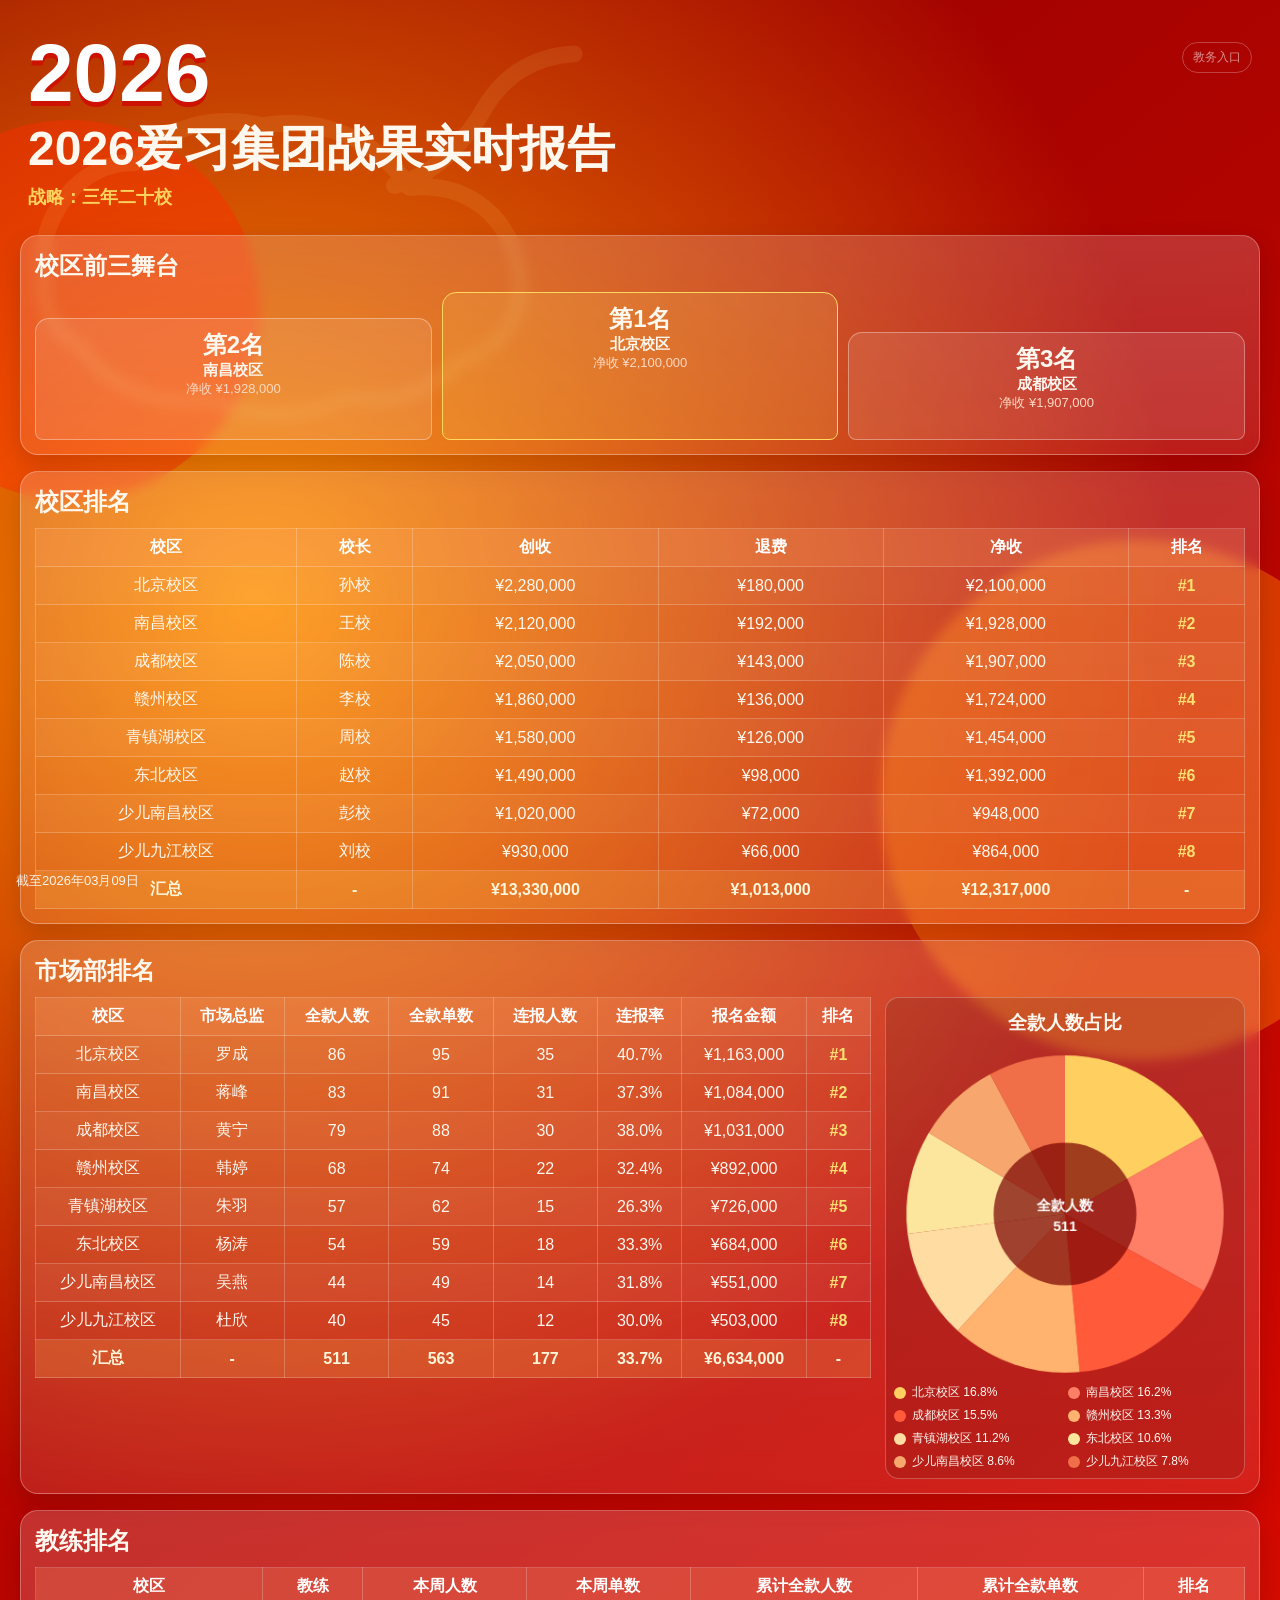
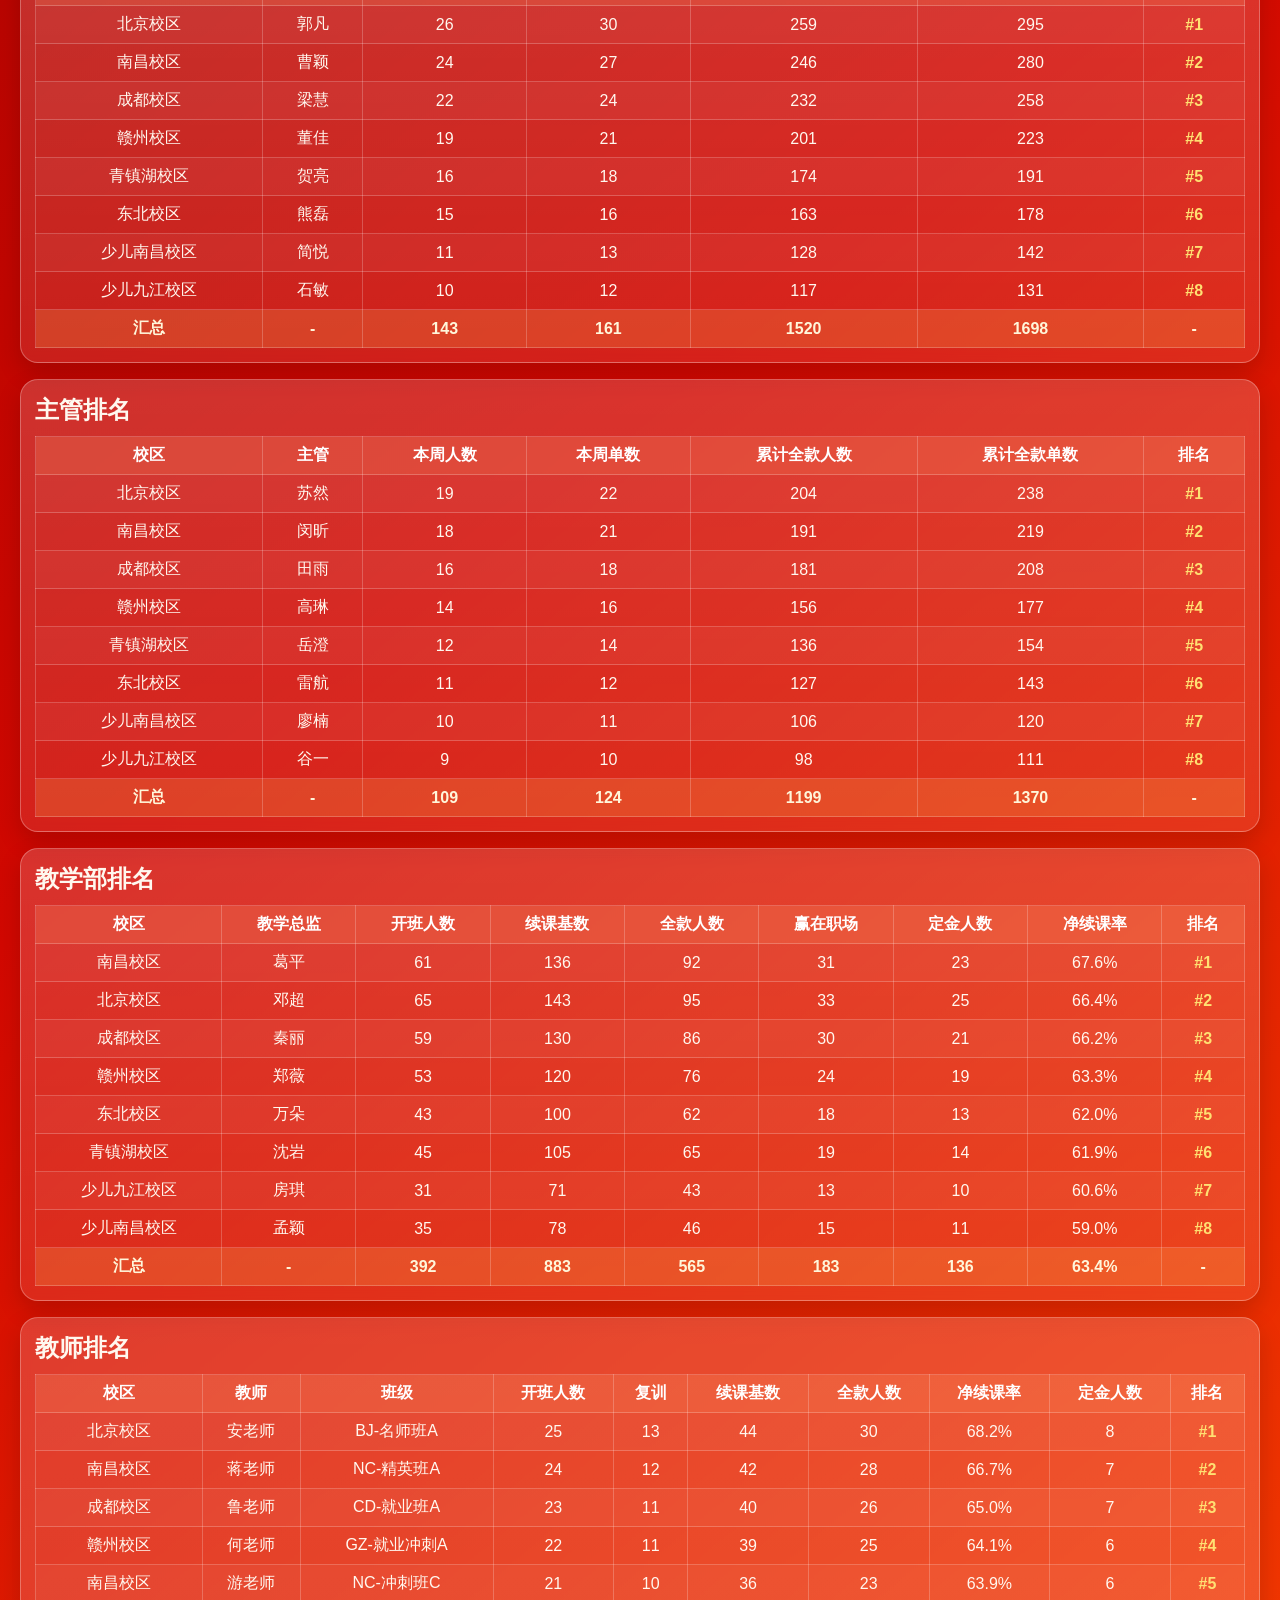
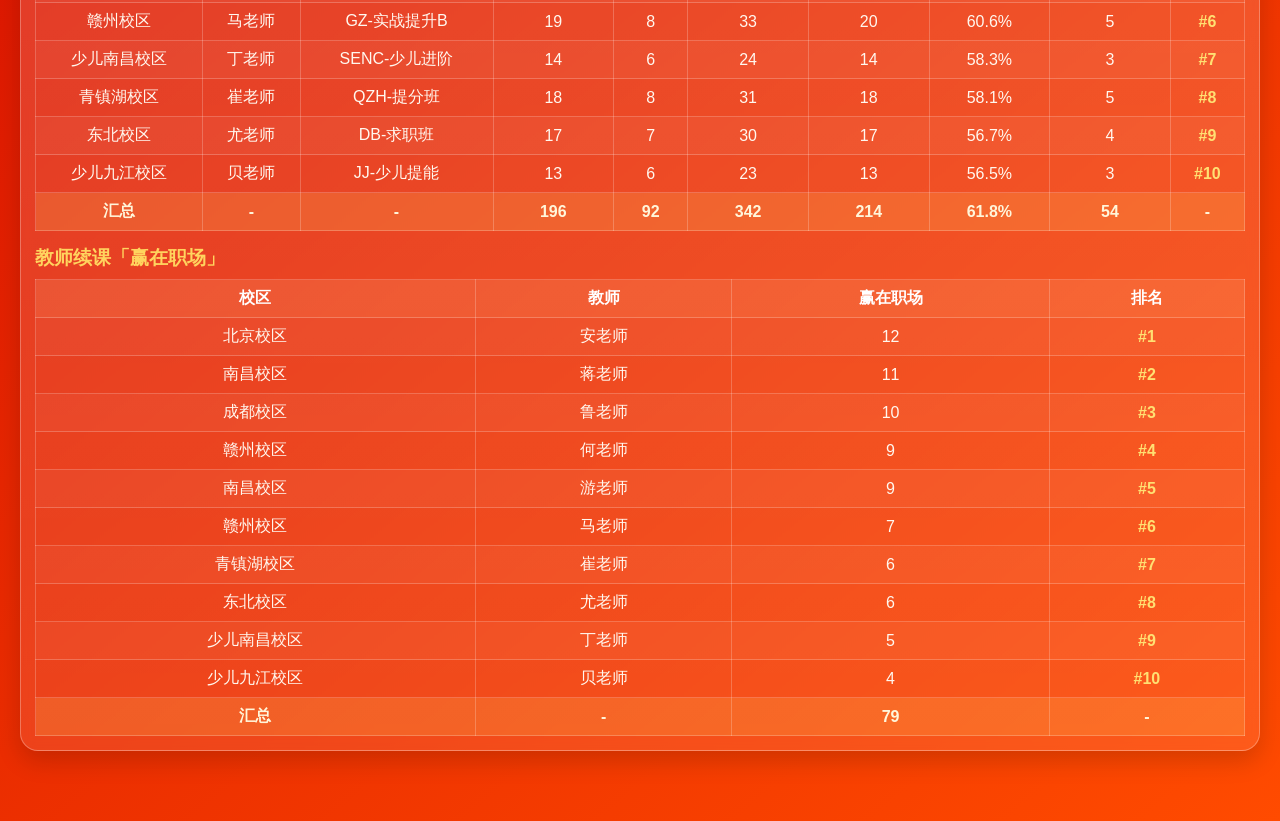
==== index.html @ 4db065c1 "Add files via upload" ====
<!doctype html>
<html lang="zh-CN">
<head>
  <meta charset="UTF-8" />
  <meta name="viewport" content="width=device-width, initial-scale=1.0" />
  <title>2026爱习集团战果实时报告</title>
  <link rel="stylesheet" href="./styles.css" />
</head>
<body class="dashboard-page">
  <div class="bg-orb orb-1"></div>
  <div class="bg-orb orb-2"></div>
  <svg class="horse-bg" viewBox="0 0 900 520" aria-hidden="true">
    <path d="M124 313 C112 246, 168 178, 230 181 C264 140, 322 123, 381 137 C448 125, 517 152, 556 210 C620 204, 669 238, 684 301 C697 358, 666 402, 615 416 C584 451, 532 469, 484 459 C431 483, 368 483, 319 461 C255 472, 196 444, 166 398 C136 385, 118 350, 124 313 Z"/>
    <path d="M538 208 C585 197, 624 153, 645 116 C669 75, 706 55, 751 52"/>
  </svg>

  <header class="hero">
    <div>
      <p class="year">2026</p>
      <h1>爱习集团战果实时报告</h1>
      <p class="strategy">战略：三年二十校</p>
    </div>
    <a class="admin-entry" href="./admin.html" title="教务填报入口">教务入口</a>
  </header>

  <main class="dashboard-wrap">
    <section class="card podium-card">
      <h2>校区前三舞台</h2>
      <div id="podium" class="podium"></div>
    </section>

    <section class="card">
      <h2>校区排名</h2>
      <div id="campusTable"></div>
    </section>

    <section class="card">
      <h2>市场部排名</h2>
      <div class="split-grid">
        <div id="marketTable"></div>
        <div class="chart-box">
          <h3>全款人数占比</h3>
          <canvas id="marketPie" width="360" height="360"></canvas>
          <div id="pieLegend" class="pie-legend"></div>
        </div>
      </div>
    </section>

    <section class="card">
      <h2>教练排名</h2>
      <div id="coachTable"></div>
    </section>

    <section class="card">
      <h2>主管排名</h2>
      <div id="supervisorTable"></div>
    </section>

    <section class="card">
      <h2>教学部排名</h2>
      <div id="teachingTable"></div>
    </section>

    <section class="card">
      <h2>教师排名</h2>
      <div id="teacherTable"></div>
      <h3 class="sub-title">教师续课「赢在职场」</h3>
      <div id="teacherCourseTable"></div>
    </section>
  </main>

  <footer class="report-date" id="reportDate"></footer>

  <script src="./data.js"></script>
  <script src="./dashboard.js"></script>
</body>
</html>
---- styles.css ----
:root {
  --bg1: #8f0000;
  --bg2: #d20800;
  --bg3: #ff4b00;
  --panel: rgba(255, 255, 255, 0.1);
  --panel-strong: rgba(255, 255, 255, 0.18);
  --line: rgba(255, 255, 255, 0.28);
  --text: #fff8ef;
  --accent: #ffd45e;
  --muted: #ffd9c2;
}

* { box-sizing: border-box; }
body {
  margin: 0;
  font-family: "PingFang SC", "Microsoft Yahei", sans-serif;
  color: var(--text);
  background: radial-gradient(circle at 20% 15%, #ff8f00 0%, rgba(255, 143, 0, 0) 26%),
    linear-gradient(140deg, var(--bg1), var(--bg2), var(--bg3));
  min-height: 100vh;
}

.bg-orb {
  position: fixed;
  border-radius: 50%;
  pointer-events: none;
  z-index: -3;
  opacity: 0.45;
}
.orb-1 { width: 520px; height: 520px; right: -120px; bottom: -160px; background: #ff7a00; }
.orb-2 { width: 380px; height: 380px; left: -120px; top: 120px; background: #ff2e00; }

.horse-bg {
  position: fixed;
  left: -60px;
  top: 10px;
  width: min(68vw, 760px);
  opacity: 0.11;
  z-index: -2;
}
.horse-bg path {
  fill: none;
  stroke: #ffce73;
  stroke-width: 20;
  stroke-linecap: round;
  stroke-linejoin: round;
}

.hero {
  padding: 36px 28px 10px;
  display: flex;
  justify-content: space-between;
  align-items: flex-start;
  gap: 12px;
}
.year {
  margin: 0;
  font-size: clamp(42px, 8vw, 82px);
  line-height: 0.9;
  font-weight: 900;
  color: #fff;
  text-shadow: 0 5px 0 #cd1200;
}
h1 {
  margin: 10px 0 8px;
  font-size: clamp(24px, 4.8vw, 48px);
  line-height: 1.2;
}
.strategy {
  margin: 0;
  font-size: 18px;
  font-weight: 700;
  color: var(--accent);
}

.admin-entry {
  margin-top: 6px;
  font-size: 12px;
  color: rgba(255, 255, 255, 0.55);
  border: 1px solid rgba(255, 255, 255, 0.25);
  border-radius: 999px;
  text-decoration: none;
  padding: 6px 10px;
  transition: all 0.25s;
}
.admin-entry:hover { color: #fff; border-color: rgba(255,255,255,.62); }

.dashboard-wrap,
.admin-wrap {
  max-width: 1400px;
  margin: 0 auto;
  padding: 16px 20px 70px;
  display: grid;
  gap: 16px;
}

.card {
  border: 1px solid var(--line);
  border-radius: 18px;
  background: linear-gradient(180deg, var(--panel-strong), var(--panel));
  backdrop-filter: blur(6px);
  padding: 14px;
  box-shadow: 0 10px 24px rgba(0, 0, 0, 0.16);
}
.card h2 { margin: 0 0 10px; }
.sub-title { margin: 14px 0 8px; color: var(--accent); }

.podium {
  display: grid;
  grid-template-columns: repeat(3, minmax(100px, 1fr));
  gap: 10px;
  align-items: end;
}
.podium-item {
  text-align: center;
  border-radius: 14px 14px 8px 8px;
  border: 1px solid rgba(255, 255, 255, 0.35);
  background: rgba(255, 255, 255, 0.1);
  padding: 10px 8px;
}
.podium-item .rank { font-size: 24px; font-weight: 900; }
.podium-item .name { font-size: 15px; font-weight: 700; }
.podium-item .value { font-size: 13px; color: var(--muted); }
.podium-item.r1 { min-height: 148px; border-color: #ffd862; background: rgba(255, 216, 98, 0.16); }
.podium-item.r2 { min-height: 122px; }
.podium-item.r3 { min-height: 108px; }

.table-wrap { overflow-x: auto; }
table {
  width: 100%;
  border-collapse: collapse;
  min-width: 780px;
}
th, td {
  border: 1px solid rgba(255,255,255,0.22);
  padding: 8px 9px;
  text-align: center;
  white-space: nowrap;
}
th { background: rgba(255, 170, 120, 0.2); color: #fff; }
tbody tr:nth-child(odd) { background: rgba(255,255,255,0.04); }
tfoot td {
  font-weight: 800;
  background: rgba(255, 212, 94, 0.18);
  color: #fff6da;
}
.rank-badge {
  font-weight: 800;
  color: #ffe072;
}

.split-grid {
  display: grid;
  grid-template-columns: 1fr 360px;
  gap: 14px;
}
.chart-box {
  border: 1px solid rgba(255,255,255,0.25);
  border-radius: 14px;
  padding: 8px;
  background: rgba(0,0,0,0.11);
}
.chart-box h3 { margin: 4px 0 8px; text-align: center; }
#marketPie { width: 100%; height: auto; display: block; max-width: 340px; margin: 0 auto; }
.pie-legend {
  display: grid;
  grid-template-columns: 1fr 1fr;
  gap: 6px;
  font-size: 12px;
}
.legend-item { display: flex; align-items: center; gap: 6px; }
.legend-dot { width: 12px; height: 12px; border-radius: 50%; }

.report-date {
  position: fixed;
  left: 16px;
  bottom: 10px;
  font-size: 13px;
  color: rgba(255, 255, 255, 0.9);
}

.admin-page { background: linear-gradient(160deg, #7b0000, #d60900); }
.login-card,
.editor-card { max-width: 980px; margin: 12px auto 0; }
.login-card { max-width: 460px; display: grid; gap: 10px; }
label { display: grid; gap: 6px; font-size: 14px; }
input, select, button, textarea {
  border-radius: 10px;
  border: 1px solid rgba(255, 255, 255, 0.3);
  background: rgba(255, 255, 255, 0.13);
  color: #fff;
  padding: 9px 10px;
  font-size: 14px;
}
option { color: #111; }
button { cursor: pointer; font-weight: 700; }
button:hover { background: rgba(255,255,255,0.21); }
.back-link { color: #ffd36e; text-decoration: none; font-size: 14px; }
.hint { color: #ffe3d0; font-size: 13px; margin: 0; }
.msg { min-height: 20px; margin: 0; color: #ffeea6; }
.hidden { display: none; }

.editor-head {
  display: flex;
  align-items: center;
  justify-content: space-between;
  gap: 10px;
}
.editor-section {
  margin-top: 12px;
  border: 1px solid rgba(255,255,255,.2);
  border-radius: 12px;
  padding: 10px;
  background: rgba(255,255,255,.06);
}
.editor-section h3 { margin: 0 0 6px; }
.editor-actions { display: flex; gap: 8px; margin-top: 8px; flex-wrap: wrap; }
.ghost-btn { font-size: 13px; }
.small-input { width: 100%; min-width: 90px; }

@media (max-width: 1080px) {
  .split-grid { grid-template-columns: 1fr; }
}
@media (max-width: 760px) {
  .dashboard-wrap, .admin-wrap { padding: 8px 10px 70px; }
  .hero { padding: 24px 12px 8px; }
  .strategy { font-size: 15px; }
}
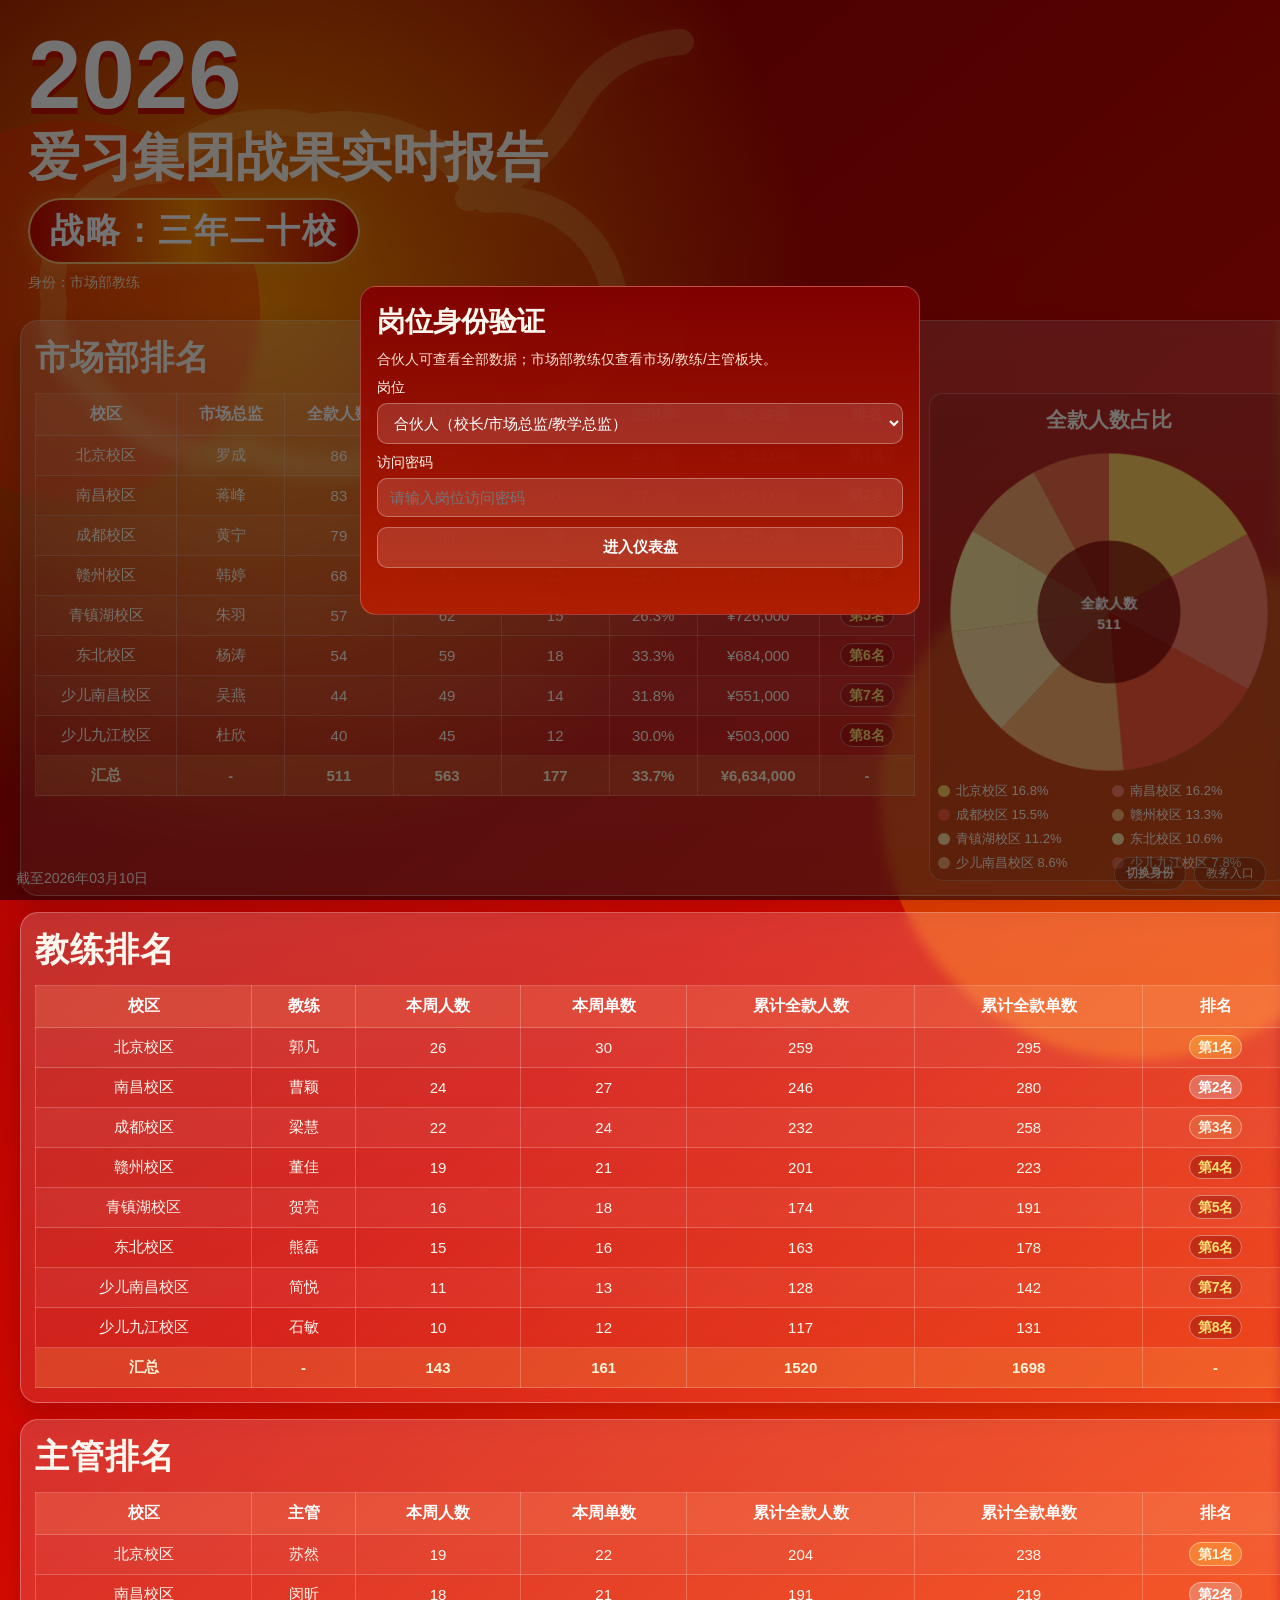
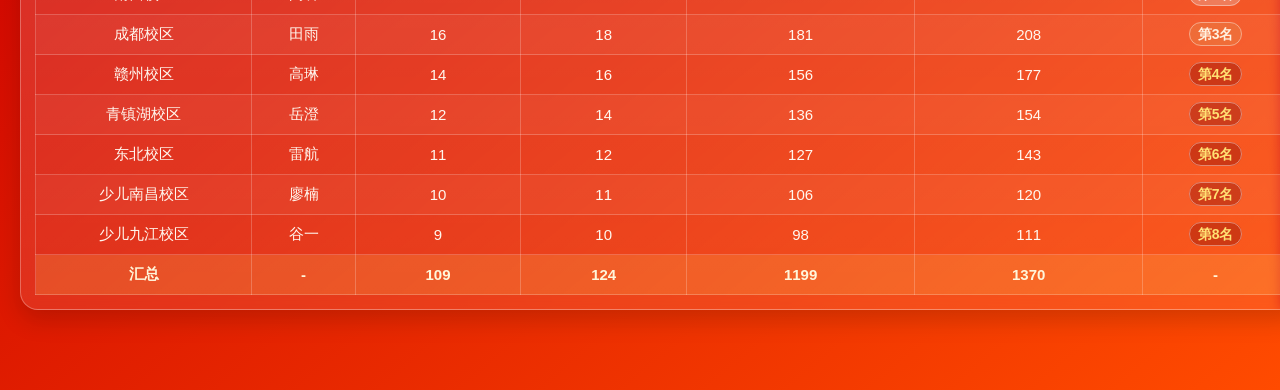
==== commit 00c50924: "Add files via upload" ====
--- a/index.html
+++ b/index.html
@@ -18,23 +18,23 @@
     <div>
       <p class="year">2026</p>
       <h1>爱习集团战果实时报告</h1>
-      <p class="strategy">战略：三年二十校</p>
+      <p class="strategy">三年二十校</p>
+      <p class="role-badge" id="roleBadge">身份：未验证</p>
     </div>
-    <a class="admin-entry" href="./admin.html" title="教务填报入口">教务入口</a>
   </header>
 
   <main class="dashboard-wrap">
-    <section class="card podium-card">
-      <h2>校区前三舞台</h2>
+    <section class="card podium-card" id="sectionPodium" data-scope="all">
+      <h2>荣耀王者校区殿堂</h2>
       <div id="podium" class="podium"></div>
     </section>
 
-    <section class="card">
+    <section class="card" id="sectionCampus" data-scope="all">
       <h2>校区排名</h2>
       <div id="campusTable"></div>
     </section>
 
-    <section class="card">
+    <section class="card" id="sectionMarket" data-scope="coach">
       <h2>市场部排名</h2>
       <div class="split-grid">
         <div id="marketTable"></div>
@@ -46,22 +46,22 @@
       </div>
     </section>
 
-    <section class="card">
+    <section class="card" id="sectionCoach" data-scope="coach">
       <h2>教练排名</h2>
       <div id="coachTable"></div>
     </section>
 
-    <section class="card">
+    <section class="card" id="sectionSupervisor" data-scope="coach">
       <h2>主管排名</h2>
       <div id="supervisorTable"></div>
     </section>
 
-    <section class="card">
+    <section class="card" id="sectionTeaching" data-scope="all">
       <h2>教学部排名</h2>
       <div id="teachingTable"></div>
     </section>
 
-    <section class="card">
+    <section class="card" id="sectionTeacher" data-scope="all">
       <h2>教师排名</h2>
       <div id="teacherTable"></div>
       <h3 class="sub-title">教师续课「赢在职场」</h3>
@@ -71,6 +71,29 @@
 
   <footer class="report-date" id="reportDate"></footer>
 
+  <div class="bottom-actions">
+    <button class="role-entry" id="roleEntry" type="button">切换身份</button>
+    <a class="admin-entry" href="./admin.html" title="教务填报入口">教务入口</a>
+  </div>
+
+  <div class="role-modal hidden" id="roleModal">
+    <div class="role-panel">
+      <h3>岗位身份验证</h3>
+      <p>合伙人可查看全部数据；市场部教练仅查看市场/教练/主管板块。</p>
+      <label>岗位
+        <select id="roleSelect">
+          <option value="partner">合伙人（校长/市场总监/教学总监）</option>
+          <option value="coach">市场部教练</option>
+        </select>
+      </label>
+      <label>访问密码
+        <input id="rolePassword" type="password" placeholder="请输入岗位访问密码" />
+      </label>
+      <button type="button" id="roleConfirm">进入仪表盘</button>
+      <p class="msg" id="roleMsg"></p>
+    </div>
+  </div>
+
   <script src="./data.js"></script>
   <script src="./dashboard.js"></script>
 </body>
--- a/styles.css
+++ b/styles.css
@@ -15,7 +15,7 @@
   margin: 0;
   font-family: "PingFang SC", "Microsoft Yahei", sans-serif;
   color: var(--text);
-  background: radial-gradient(circle at 20% 15%, #ff8f00 0%, rgba(255, 143, 0, 0) 26%),
+  background: radial-gradient(circle at 20% 15%, #ff8f00 0%, rgba(255, 143, 0, 0) 28%),
     linear-gradient(140deg, var(--bg1), var(--bg2), var(--bg3));
   min-height: 100vh;
 }
@@ -32,64 +32,87 @@
 
 .horse-bg {
   position: fixed;
-  left: -60px;
-  top: 10px;
-  width: min(68vw, 760px);
-  opacity: 0.11;
+  left: -70px;
+  top: -10px;
+  width: min(78vw, 900px);
+  opacity: 0.25;
   z-index: -2;
+  filter: drop-shadow(0 0 14px rgba(255, 181, 75, 0.35));
 }
 .horse-bg path {
   fill: none;
-  stroke: #ffce73;
-  stroke-width: 20;
+  stroke: #ffd77c;
+  stroke-width: 26;
   stroke-linecap: round;
   stroke-linejoin: round;
 }
 
 .hero {
-  padding: 36px 28px 10px;
-  display: flex;
-  justify-content: space-between;
-  align-items: flex-start;
-  gap: 12px;
+  padding: 32px 28px 12px;
 }
 .year {
   margin: 0;
-  font-size: clamp(42px, 8vw, 82px);
+  font-size: clamp(54px, 9vw, 96px);
   line-height: 0.9;
   font-weight: 900;
   color: #fff;
-  text-shadow: 0 5px 0 #cd1200;
+  text-shadow: 0 6px 0 #cd1200;
 }
 h1 {
-  margin: 10px 0 8px;
-  font-size: clamp(24px, 4.8vw, 48px);
-  line-height: 1.2;
+  margin: 10px 0 10px;
+  font-size: clamp(28px, 4.8vw, 52px);
+  line-height: 1.15;
 }
 .strategy {
+  display: inline-block;
   margin: 0;
-  font-size: 18px;
-  font-weight: 700;
-  color: var(--accent);
-}
-
+  font-size: clamp(22px, 3.6vw, 34px);
+  font-weight: 900;
+  letter-spacing: 2px;
+  color: #fff;
+  background: linear-gradient(90deg, #cb0600, #ff8f00, #cb0600);
+  border: 2px solid rgba(255, 214, 126, 0.9);
+  border-radius: 999px;
+  padding: 8px 20px;
+  box-shadow: 0 0 20px rgba(255, 186, 89, 0.35);
+}
+.role-badge {
+  margin: 10px 0 0;
+  font-size: 14px;
+  color: #ffe5c3;
+}
+
+.bottom-actions {
+  position: fixed;
+  right: 14px;
+  bottom: 10px;
+  display: flex;
+  gap: 8px;
+  z-index: 20;
+}
+
+.role-entry,
 .admin-entry {
-  margin-top: 6px;
   font-size: 12px;
-  color: rgba(255, 255, 255, 0.55);
-  border: 1px solid rgba(255, 255, 255, 0.25);
+  color: rgba(255, 255, 255, 0.86);
+  border: 1px solid rgba(255, 255, 255, 0.34);
   border-radius: 999px;
   text-decoration: none;
-  padding: 6px 10px;
+  padding: 7px 11px;
+  background: rgba(0, 0, 0, 0.18);
   transition: all 0.25s;
 }
-.admin-entry:hover { color: #fff; border-color: rgba(255,255,255,.62); }
+.role-entry:hover,
+.admin-entry:hover {
+  color: #fff;
+  border-color: rgba(255,255,255,.65);
+}
 
 .dashboard-wrap,
 .admin-wrap {
   max-width: 1400px;
   margin: 0 auto;
-  padding: 16px 20px 70px;
+  padding: 16px 20px 80px;
   display: grid;
   gap: 16px;
 }
@@ -102,42 +125,80 @@
   padding: 14px;
   box-shadow: 0 10px 24px rgba(0, 0, 0, 0.16);
 }
-.card h2 { margin: 0 0 10px; }
-.sub-title { margin: 14px 0 8px; color: var(--accent); }
+.card h2 {
+  margin: 0 0 12px;
+  font-size: clamp(22px, 3vw, 34px);
+  letter-spacing: 1px;
+}
+.sub-title {
+  margin: 14px 0 8px;
+  color: var(--accent);
+  font-size: 22px;
+}
 
 .podium {
   display: grid;
   grid-template-columns: repeat(3, minmax(100px, 1fr));
-  gap: 10px;
+  gap: 12px;
   align-items: end;
 }
 .podium-item {
+  position: relative;
   text-align: center;
-  border-radius: 14px 14px 8px 8px;
-  border: 1px solid rgba(255, 255, 255, 0.35);
-  background: rgba(255, 255, 255, 0.1);
-  padding: 10px 8px;
-}
-.podium-item .rank { font-size: 24px; font-weight: 900; }
-.podium-item .name { font-size: 15px; font-weight: 700; }
-.podium-item .value { font-size: 13px; color: var(--muted); }
-.podium-item.r1 { min-height: 148px; border-color: #ffd862; background: rgba(255, 216, 98, 0.16); }
-.podium-item.r2 { min-height: 122px; }
-.podium-item.r3 { min-height: 108px; }
+  padding-top: 10px;
+}
+.podium-title {
+  font-size: 21px;
+  font-weight: 900;
+  margin-bottom: 2px;
+}
+.podium-name {
+  font-size: 18px;
+  font-weight: 800;
+  margin-bottom: 8px;
+}
+.stage {
+  border-radius: 14px 14px 6px 6px;
+  border: 1px solid rgba(255, 255, 255, 0.42);
+  box-shadow: inset 0 0 20px rgba(255, 255, 255, 0.18);
+  display: flex;
+  align-items: flex-end;
+  justify-content: center;
+  font-size: 28px;
+  padding-bottom: 8px;
+}
+.podium-item.r1 .stage {
+  min-height: 172px;
+  background: linear-gradient(180deg, rgba(255, 226, 125, 0.56), rgba(255, 178, 37, 0.36));
+  border-color: #ffd862;
+}
+.podium-item.r2 .stage {
+  min-height: 142px;
+  background: linear-gradient(180deg, rgba(253, 246, 236, 0.48), rgba(196, 196, 196, 0.28));
+}
+.podium-item.r3 .stage {
+  min-height: 126px;
+  background: linear-gradient(180deg, rgba(255, 193, 144, 0.52), rgba(185, 98, 32, 0.3));
+}
 
 .table-wrap { overflow-x: auto; }
 table {
   width: 100%;
   border-collapse: collapse;
-  min-width: 780px;
+  min-width: 880px;
 }
 th, td {
   border: 1px solid rgba(255,255,255,0.22);
-  padding: 8px 9px;
+  padding: 10px 10px;
   text-align: center;
   white-space: nowrap;
-}
-th { background: rgba(255, 170, 120, 0.2); color: #fff; }
+  font-size: 15px;
+}
+th {
+  background: rgba(255, 170, 120, 0.2);
+  color: #fff;
+  font-size: 16px;
+}
 tbody tr:nth-child(odd) { background: rgba(255,255,255,0.04); }
 tfoot td {
   font-weight: 800;
@@ -145,9 +206,17 @@
   color: #fff6da;
 }
 .rank-badge {
-  font-weight: 800;
+  font-weight: 900;
+  font-size: 14px;
   color: #ffe072;
-}
+  padding: 3px 8px;
+  border-radius: 999px;
+  border: 1px solid rgba(255, 255, 255, 0.4);
+  background: rgba(126, 0, 0, 0.35);
+}
+.rank-badge.r1 { background: rgba(255, 197, 57, 0.35); color: #fff6dc; }
+.rank-badge.r2 { background: rgba(225, 225, 225, 0.28); color: #fff; }
+.rank-badge.r3 { background: rgba(226, 146, 82, 0.3); color: #fff1df; }
 
 .split-grid {
   display: grid;
@@ -160,13 +229,13 @@
   padding: 8px;
   background: rgba(0,0,0,0.11);
 }
-.chart-box h3 { margin: 4px 0 8px; text-align: center; }
+.chart-box h3 { margin: 4px 0 8px; text-align: center; font-size: 21px; }
 #marketPie { width: 100%; height: auto; display: block; max-width: 340px; margin: 0 auto; }
 .pie-legend {
   display: grid;
   grid-template-columns: 1fr 1fr;
   gap: 6px;
-  font-size: 12px;
+  font-size: 13px;
 }
 .legend-item { display: flex; align-items: center; gap: 6px; }
 .legend-dot { width: 12px; height: 12px; border-radius: 50%; }
@@ -174,10 +243,32 @@
 .report-date {
   position: fixed;
   left: 16px;
-  bottom: 10px;
-  font-size: 13px;
-  color: rgba(255, 255, 255, 0.9);
-}
+  bottom: 12px;
+  font-size: 14px;
+  color: rgba(255, 255, 255, 0.92);
+  z-index: 20;
+}
+
+.role-modal {
+  position: fixed;
+  inset: 0;
+  z-index: 60;
+  background: rgba(0, 0, 0, 0.55);
+  display: grid;
+  place-items: center;
+  padding: 14px;
+}
+.role-panel {
+  width: min(560px, 96vw);
+  border-radius: 16px;
+  border: 1px solid rgba(255,255,255,.24);
+  background: linear-gradient(180deg, rgba(129, 0, 0, 0.95), rgba(179, 30, 0, 0.95));
+  padding: 16px;
+  display: grid;
+  gap: 10px;
+}
+.role-panel h3 { margin: 0; font-size: 28px; }
+.role-panel p { margin: 0; color: #ffe3d0; font-size: 14px; }
 
 .admin-page { background: linear-gradient(160deg, #7b0000, #d60900); }
 .login-card,
@@ -189,8 +280,8 @@
   border: 1px solid rgba(255, 255, 255, 0.3);
   background: rgba(255, 255, 255, 0.13);
   color: #fff;
-  padding: 9px 10px;
-  font-size: 14px;
+  padding: 10px 12px;
+  font-size: 15px;
 }
 option { color: #111; }
 button { cursor: pointer; font-weight: 700; }
@@ -198,7 +289,7 @@
 .back-link { color: #ffd36e; text-decoration: none; font-size: 14px; }
 .hint { color: #ffe3d0; font-size: 13px; margin: 0; }
 .msg { min-height: 20px; margin: 0; color: #ffeea6; }
-.hidden { display: none; }
+.hidden { display: none !important; }
 
 .editor-head {
   display: flex;
@@ -221,8 +312,45 @@
 @media (max-width: 1080px) {
   .split-grid { grid-template-columns: 1fr; }
 }
+
 @media (max-width: 760px) {
-  .dashboard-wrap, .admin-wrap { padding: 8px 10px 70px; }
-  .hero { padding: 24px 12px 8px; }
-  .strategy { font-size: 15px; }
-}
+  body { font-size: 18px; }
+  .dashboard-wrap, .admin-wrap { padding: 8px 8px 96px; }
+  .hero { padding: 22px 10px 8px; }
+  .strategy {
+    font-size: 28px;
+    width: 100%;
+    text-align: center;
+    padding: 10px 12px;
+  }
+  .role-badge { font-size: 15px; }
+  .card { padding: 12px; border-radius: 14px; }
+  .card h2 { font-size: 26px; }
+  .sub-title { font-size: 23px; }
+  .podium {
+    grid-template-columns: 1fr;
+    gap: 14px;
+  }
+  .podium-title { font-size: 26px; }
+  .podium-name { font-size: 20px; }
+  th, td {
+    font-size: 16px;
+    padding: 12px 10px;
+  }
+  th { font-size: 17px; }
+  .rank-badge { font-size: 15px; }
+  .chart-box h3 { font-size: 23px; }
+  .pie-legend { font-size: 14px; grid-template-columns: 1fr; }
+  .report-date { font-size: 13px; bottom: 56px; }
+  .bottom-actions {
+    left: 8px;
+    right: 8px;
+    bottom: 8px;
+    justify-content: flex-end;
+  }
+  .role-entry,
+  .admin-entry {
+    font-size: 13px;
+    padding: 8px 12px;
+  }
+}
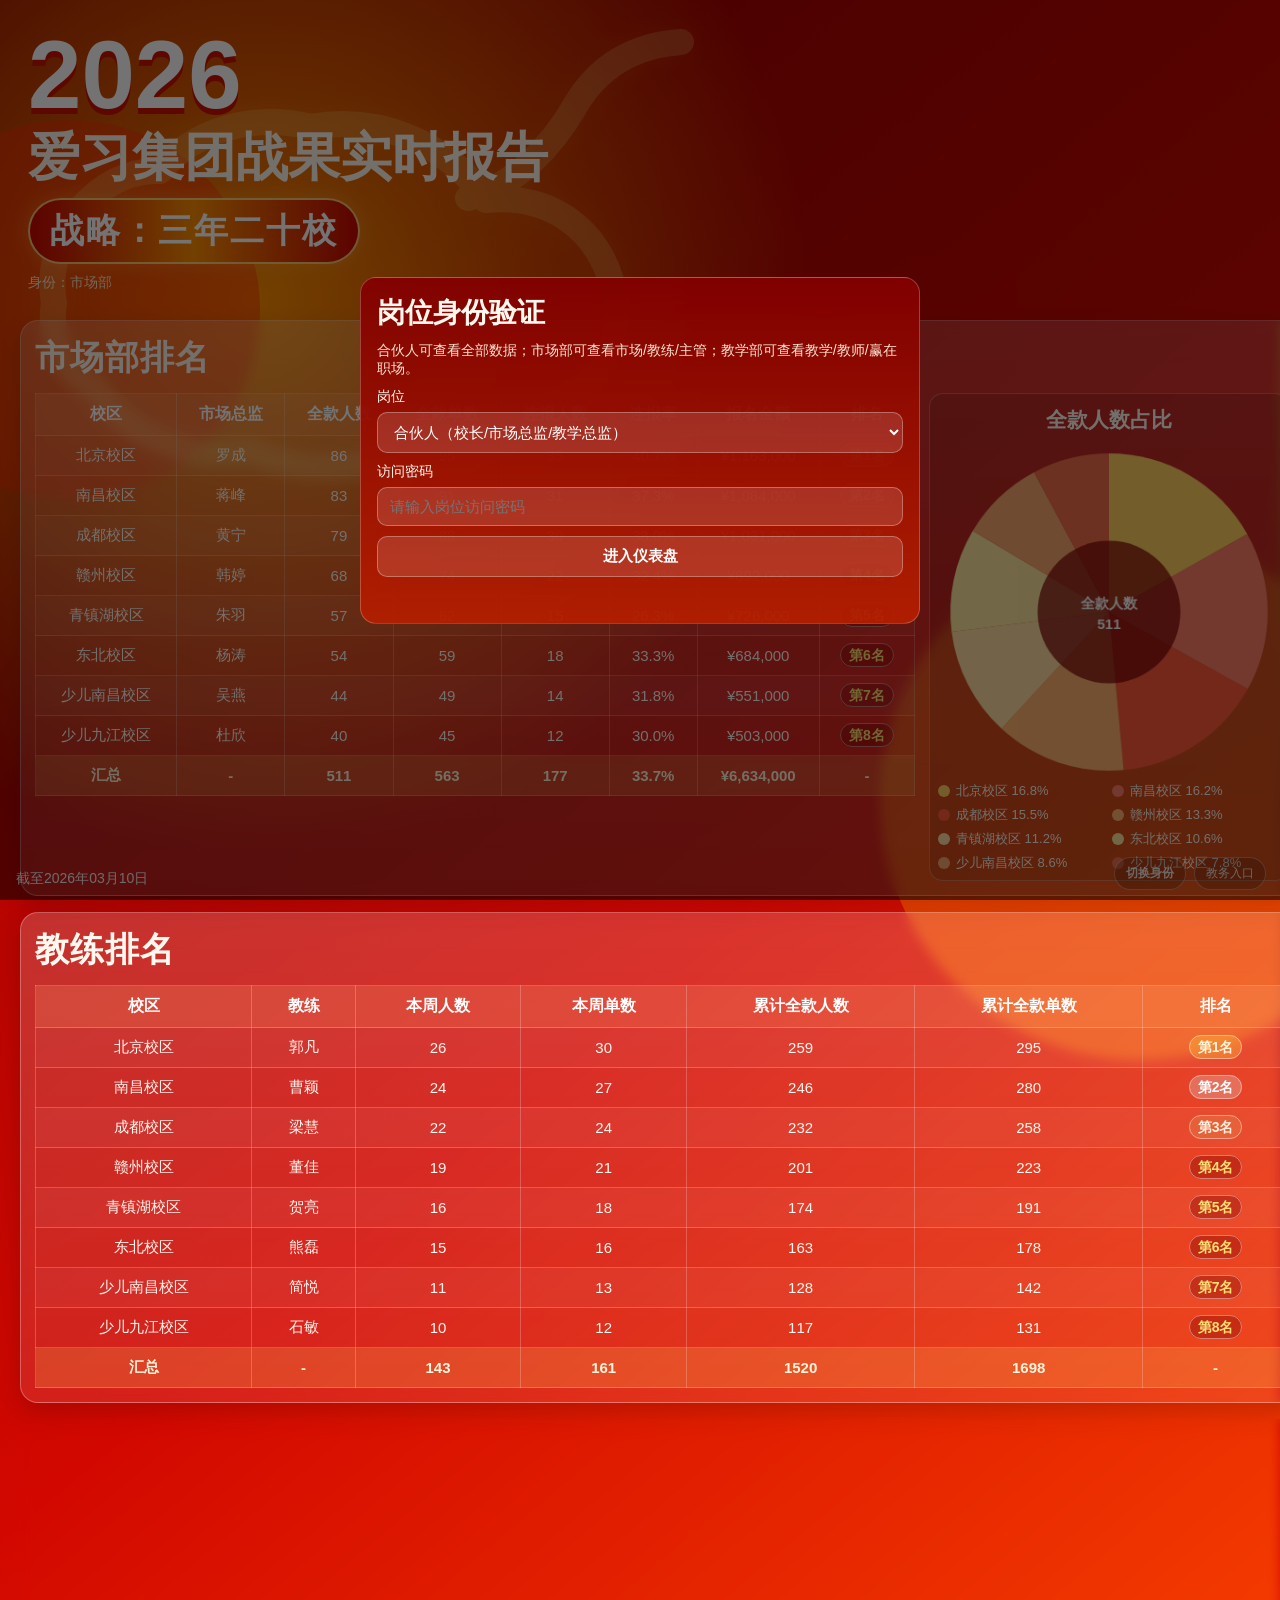
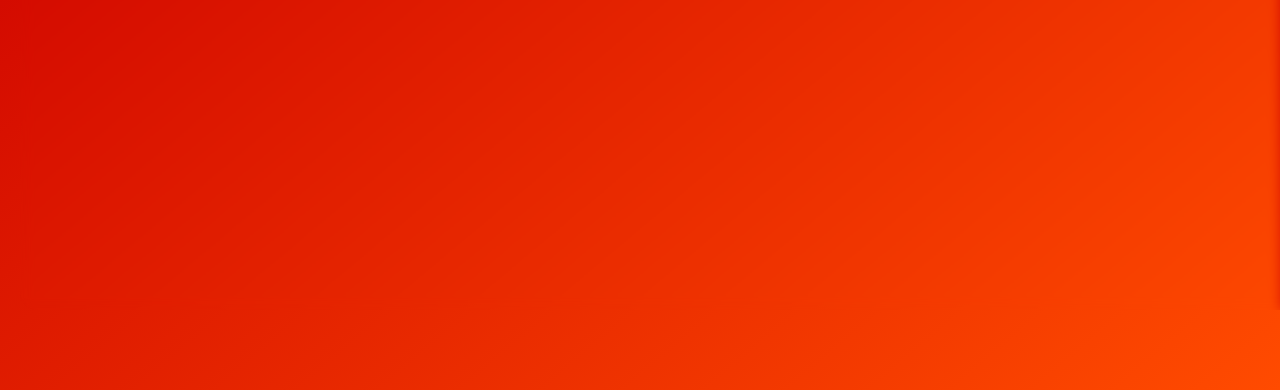
==== commit 9f3b5c42: "Add files via upload" ====
--- a/index.html
+++ b/index.html
@@ -24,17 +24,17 @@
   </header>
 
   <main class="dashboard-wrap">
-    <section class="card podium-card" id="sectionPodium" data-scope="all">
-      <h2>荣耀王者校区殿堂</h2>
+    <section class="card podium-card" id="sectionPodium" data-scope="partner">
+      <h2>最高的山</h2>
       <div id="podium" class="podium"></div>
     </section>
 
-    <section class="card" id="sectionCampus" data-scope="all">
+    <section class="card" id="sectionCampus" data-scope="partner">
       <h2>校区排名</h2>
       <div id="campusTable"></div>
     </section>
 
-    <section class="card" id="sectionMarket" data-scope="coach">
+    <section class="card" id="sectionMarket" data-scope="partner,market">
       <h2>市场部排名</h2>
       <div class="split-grid">
         <div id="marketTable"></div>
@@ -46,26 +46,28 @@
       </div>
     </section>
 
-    <section class="card" id="sectionCoach" data-scope="coach">
+    <section class="card" id="sectionCoach" data-scope="partner,market">
       <h2>教练排名</h2>
       <div id="coachTable"></div>
     </section>
 
-    <section class="card" id="sectionSupervisor" data-scope="coach">
+    <section class="card" id="sectionSupervisor" data-scope="partner,market">
       <h2>主管排名</h2>
       <div id="supervisorTable"></div>
     </section>
 
-    <section class="card" id="sectionTeaching" data-scope="all">
+    <section class="card" id="sectionTeaching" data-scope="partner,teaching">
       <h2>教学部排名</h2>
       <div id="teachingTable"></div>
     </section>
 
-    <section class="card" id="sectionTeacher" data-scope="all">
+    <section class="card" id="sectionTeacher" data-scope="partner,teaching">
       <h2>教师排名</h2>
       <div id="teacherTable"></div>
       <h3 class="sub-title">教师续课「赢在职场」</h3>
       <div id="teacherCourseTable"></div>
+      <h3 class="sub-title">合伙人达标进度</h3>
+      <div id="partnerProgressTable"></div>
     </section>
   </main>
 
@@ -79,11 +81,12 @@
   <div class="role-modal hidden" id="roleModal">
     <div class="role-panel">
       <h3>岗位身份验证</h3>
-      <p>合伙人可查看全部数据；市场部教练仅查看市场/教练/主管板块。</p>
+      <p>合伙人可查看全部数据；市场部可查看市场/教练/主管；教学部可查看教学/教师/赢在职场。</p>
       <label>岗位
         <select id="roleSelect">
           <option value="partner">合伙人（校长/市场总监/教学总监）</option>
-          <option value="coach">市场部教练</option>
+          <option value="market">市场部</option>
+          <option value="teaching">教学部</option>
         </select>
       </label>
       <label>访问密码
--- a/styles.css
+++ b/styles.css
@@ -143,41 +143,42 @@
   align-items: end;
 }
 .podium-item {
-  position: relative;
   text-align: center;
-  padding-top: 10px;
+  border-radius: 14px 14px 8px 8px;
+  border: 1px solid rgba(255, 255, 255, 0.35);
+  background: rgba(255, 255, 255, 0.1);
+  padding: 10px 8px 0;
 }
 .podium-title {
-  font-size: 21px;
+  font-size: 24px;
   font-weight: 900;
   margin-bottom: 2px;
 }
 .podium-name {
-  font-size: 18px;
+  font-size: 17px;
   font-weight: 800;
   margin-bottom: 8px;
 }
 .stage {
-  border-radius: 14px 14px 6px 6px;
-  border: 1px solid rgba(255, 255, 255, 0.42);
-  box-shadow: inset 0 0 20px rgba(255, 255, 255, 0.18);
+  border-radius: 12px 12px 4px 4px;
+  border-top: 2px solid rgba(255, 255, 255, 0.42);
+  box-shadow: inset 0 0 16px rgba(255, 255, 255, 0.16);
   display: flex;
-  align-items: flex-end;
+  align-items: center;
   justify-content: center;
-  font-size: 28px;
-  padding-bottom: 8px;
+  font-size: 24px;
 }
 .podium-item.r1 .stage {
-  min-height: 172px;
+  min-height: 210px;
   background: linear-gradient(180deg, rgba(255, 226, 125, 0.56), rgba(255, 178, 37, 0.36));
   border-color: #ffd862;
 }
 .podium-item.r2 .stage {
-  min-height: 142px;
+  min-height: 165px;
   background: linear-gradient(180deg, rgba(253, 246, 236, 0.48), rgba(196, 196, 196, 0.28));
 }
 .podium-item.r3 .stage {
-  min-height: 126px;
+  min-height: 135px;
   background: linear-gradient(180deg, rgba(255, 193, 144, 0.52), rgba(185, 98, 32, 0.3));
 }
 
@@ -328,11 +329,14 @@
   .card h2 { font-size: 26px; }
   .sub-title { font-size: 23px; }
   .podium {
-    grid-template-columns: 1fr;
+    grid-template-columns: repeat(3, minmax(110px, 1fr));
     gap: 14px;
   }
-  .podium-title { font-size: 26px; }
-  .podium-name { font-size: 20px; }
+  .podium-title { font-size: 20px; }
+  .podium-name { font-size: 16px; }
+  .podium-item.r1 .stage { min-height: 170px; }
+  .podium-item.r2 .stage { min-height: 140px; }
+  .podium-item.r3 .stage { min-height: 118px; }
   th, td {
     font-size: 16px;
     padding: 12px 10px;
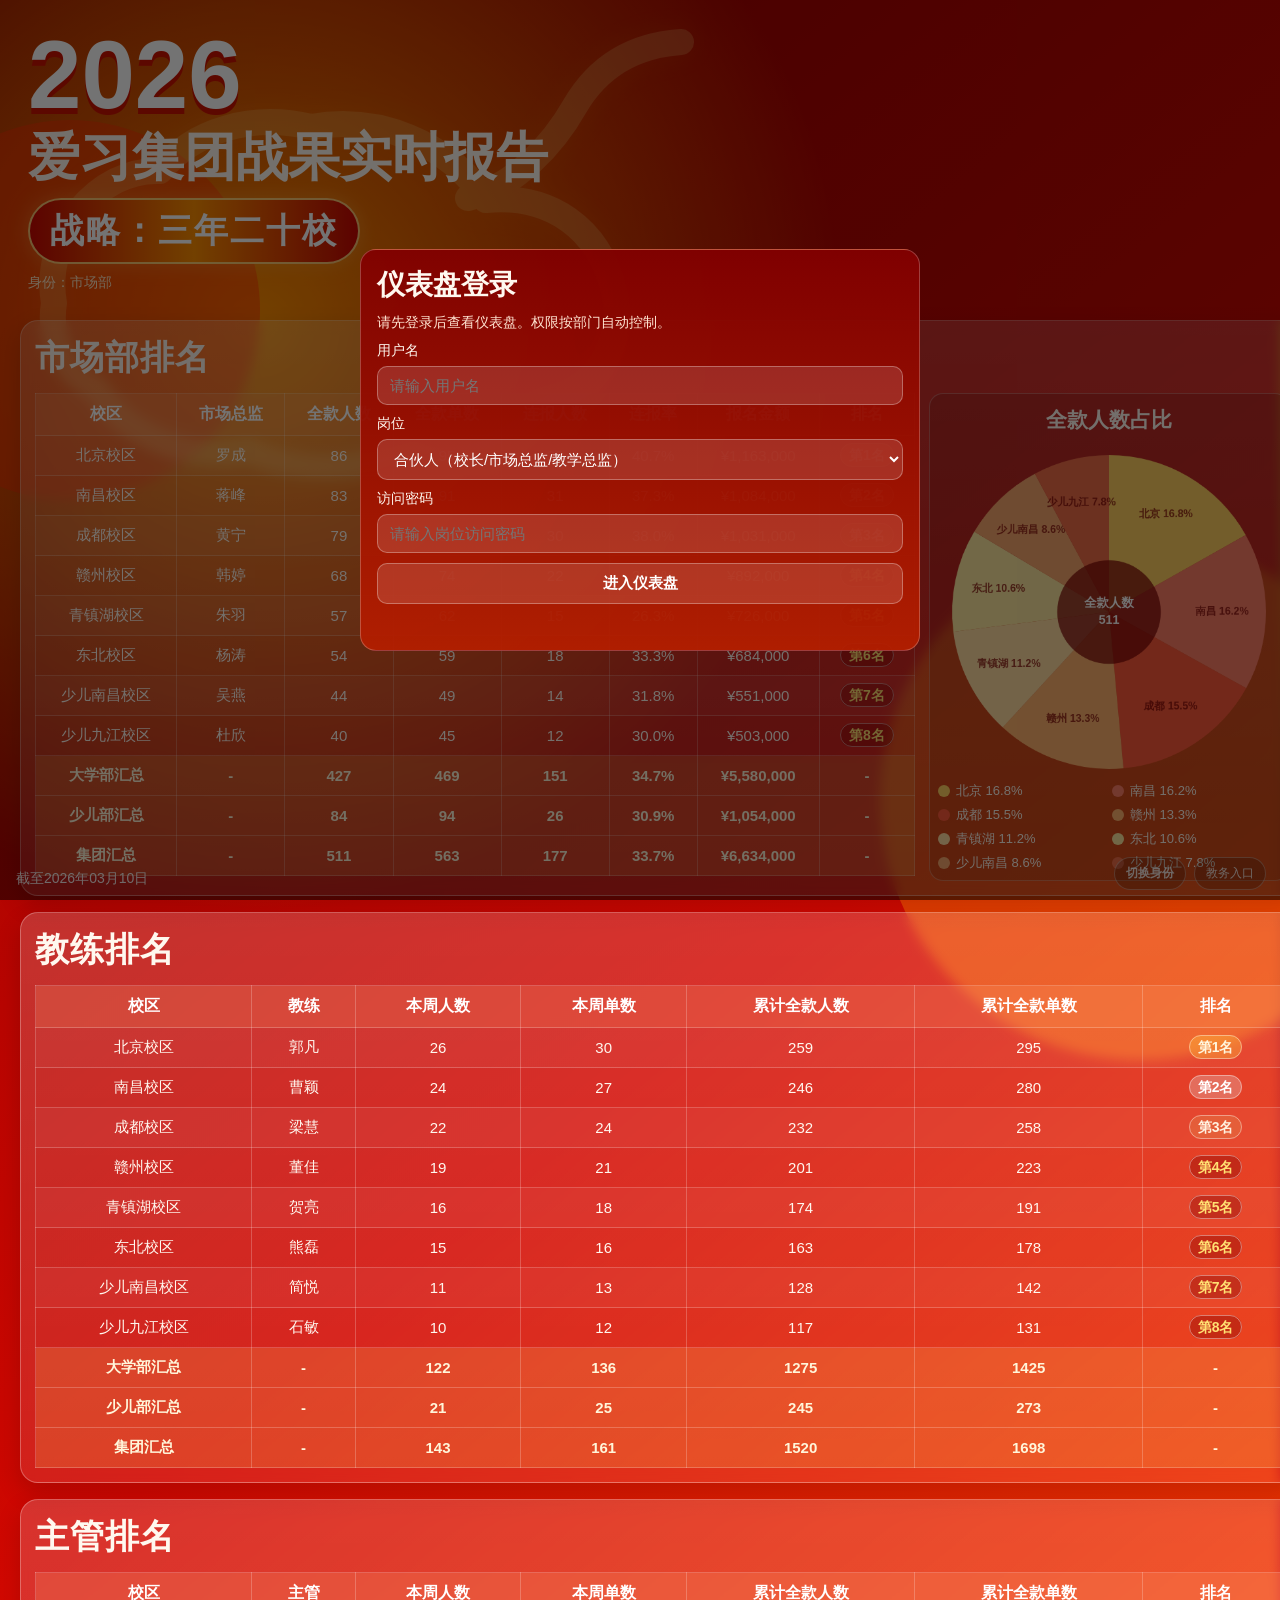
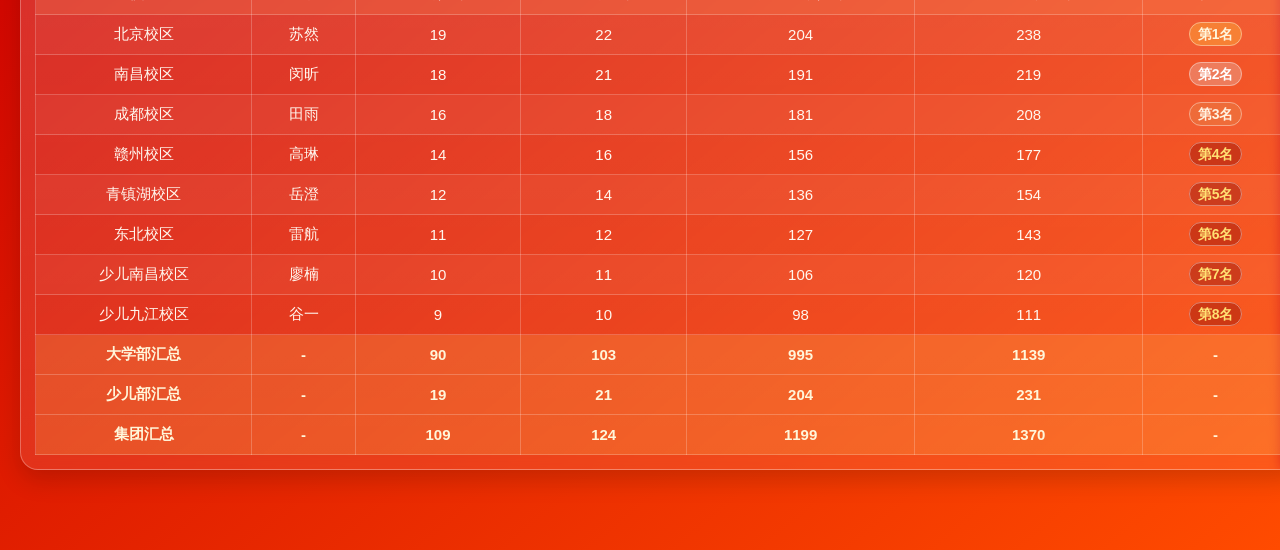
==== commit c7feceed: "Add files via upload" ====
--- a/index.html
+++ b/index.html
@@ -15,7 +15,7 @@
   </svg>
 
   <header class="hero">
-    <div>
+    <div class="hero-inner">
       <p class="year">2026</p>
       <h1>爱习集团战果实时报告</h1>
       <p class="strategy">三年二十校</p>
@@ -40,7 +40,7 @@
         <div id="marketTable"></div>
         <div class="chart-box">
           <h3>全款人数占比</h3>
-          <canvas id="marketPie" width="360" height="360"></canvas>
+          <canvas id="marketPie" width="520" height="520"></canvas>
           <div id="pieLegend" class="pie-legend"></div>
         </div>
       </div>
@@ -64,7 +64,7 @@
     <section class="card" id="sectionTeacher" data-scope="partner,teaching">
       <h2>教师排名</h2>
       <div id="teacherTable"></div>
-      <h3 class="sub-title">教师续课「赢在职场」</h3>
+      <h3 class="sub-title">赢在职场排名</h3>
       <div id="teacherCourseTable"></div>
       <h3 class="sub-title">合伙人达标进度</h3>
       <div id="partnerProgressTable"></div>
@@ -80,8 +80,11 @@
 
   <div class="role-modal hidden" id="roleModal">
     <div class="role-panel">
-      <h3>岗位身份验证</h3>
-      <p>合伙人可查看全部数据；市场部可查看市场/教练/主管；教学部可查看教学/教师/赢在职场。</p>
+      <h3>仪表盘登录</h3>
+      <p>请先登录后查看仪表盘。权限按部门自动控制。</p>
+      <label>用户名
+        <input id="roleUsername" type="text" placeholder="请输入用户名" />
+      </label>
       <label>岗位
         <select id="roleSelect">
           <option value="partner">合伙人（校长/市场总监/教学总监）</option>
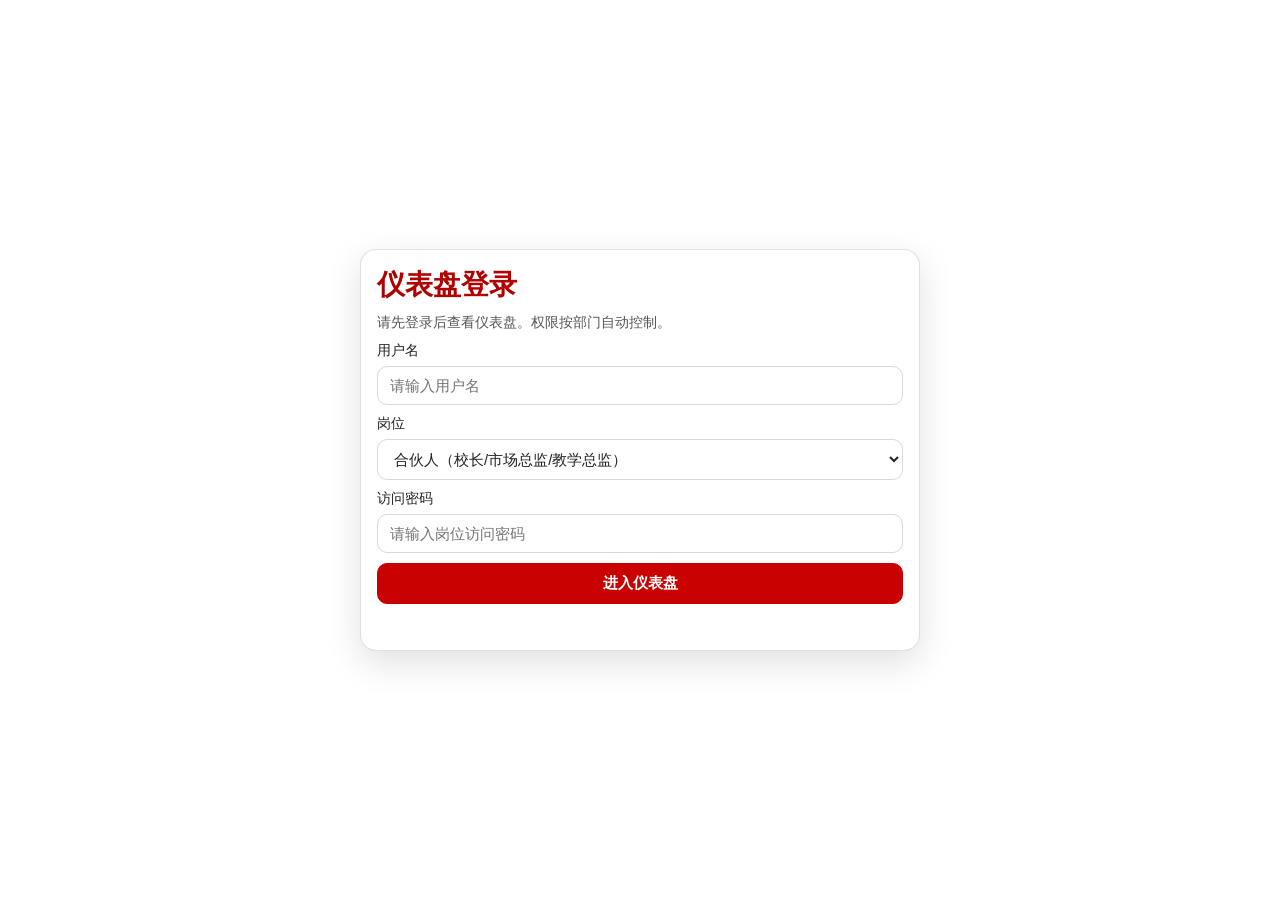
==== commit da34759d: "Add files via upload" ====
--- a/index.html
+++ b/index.html
@@ -6,7 +6,7 @@
   <title>2026爱习集团战果实时报告</title>
   <link rel="stylesheet" href="./styles.css" />
 </head>
-<body class="dashboard-page">
+<body class="dashboard-page logged-out">
   <div class="bg-orb orb-1"></div>
   <div class="bg-orb orb-2"></div>
   <svg class="horse-bg" viewBox="0 0 900 520" aria-hidden="true">
--- a/styles.css
+++ b/styles.css
@@ -49,7 +49,11 @@
 
 .hero {
   padding: 32px 28px 12px;
-}
+  text-align: center;
+  display: flex;
+  justify-content: center;
+}
+.hero-inner { width: 100%; }
 .year {
   margin: 0;
   font-size: clamp(54px, 9vw, 96px);
@@ -181,6 +185,16 @@
   min-height: 135px;
   background: linear-gradient(180deg, rgba(255, 193, 144, 0.52), rgba(185, 98, 32, 0.3));
 }
+.stage-number {
+  font-family: "Times New Roman", "Georgia", serif;
+  font-style: italic;
+  font-weight: 900;
+  font-size: clamp(72px, 10vw, 128px);
+  line-height: 0.9;
+  color: rgba(255, 255, 255, 0.92);
+  text-shadow: 0 8px 10px rgba(116, 0, 0, 0.34);
+  transform: skewX(-10deg);
+}
 
 .table-wrap { overflow-x: auto; }
 table {
@@ -221,7 +235,7 @@
 
 .split-grid {
   display: grid;
-  grid-template-columns: 1fr 360px;
+  grid-template-columns: 1fr 470px;
   gap: 14px;
 }
 .chart-box {
@@ -231,7 +245,7 @@
   background: rgba(0,0,0,0.11);
 }
 .chart-box h3 { margin: 4px 0 8px; text-align: center; font-size: 21px; }
-#marketPie { width: 100%; height: auto; display: block; max-width: 340px; margin: 0 auto; }
+#marketPie { width: 100%; height: auto; display: block; max-width: 450px; margin: 0 auto; }
 .pie-legend {
   display: grid;
   grid-template-columns: 1fr 1fr;
@@ -254,7 +268,7 @@
   position: fixed;
   inset: 0;
   z-index: 60;
-  background: rgba(0, 0, 0, 0.55);
+  background: #ffffff;
   display: grid;
   place-items: center;
   padding: 14px;
@@ -262,14 +276,36 @@
 .role-panel {
   width: min(560px, 96vw);
   border-radius: 16px;
-  border: 1px solid rgba(255,255,255,.24);
-  background: linear-gradient(180deg, rgba(129, 0, 0, 0.95), rgba(179, 30, 0, 0.95));
+  border: 1px solid rgba(0,0,0,.12);
+  background: #ffffff;
   padding: 16px;
   display: grid;
   gap: 10px;
-}
-.role-panel h3 { margin: 0; font-size: 28px; }
-.role-panel p { margin: 0; color: #ffe3d0; font-size: 14px; }
+  color: #222;
+  box-shadow: 0 12px 36px rgba(0, 0, 0, 0.12);
+}
+.role-panel h3 { margin: 0; font-size: 28px; color: #b00000; }
+.role-panel p { margin: 0; color: #555; font-size: 14px; }
+.role-panel label { color: #222; font-size: 14px; }
+.role-panel input,
+.role-panel select {
+  color: #222;
+  background: #fff;
+  border: 1px solid #d9d9d9;
+}
+.role-panel button {
+  background: #c90000;
+  color: #fff;
+  border: 1px solid #c90000;
+}
+.role-panel button:hover { background: #a80000; }
+
+.logged-out .hero,
+.logged-out .dashboard-wrap,
+.logged-out .report-date,
+.logged-out .bottom-actions {
+  display: none;
+}
 
 .admin-page { background: linear-gradient(160deg, #7b0000, #d60900); }
 .login-card,
